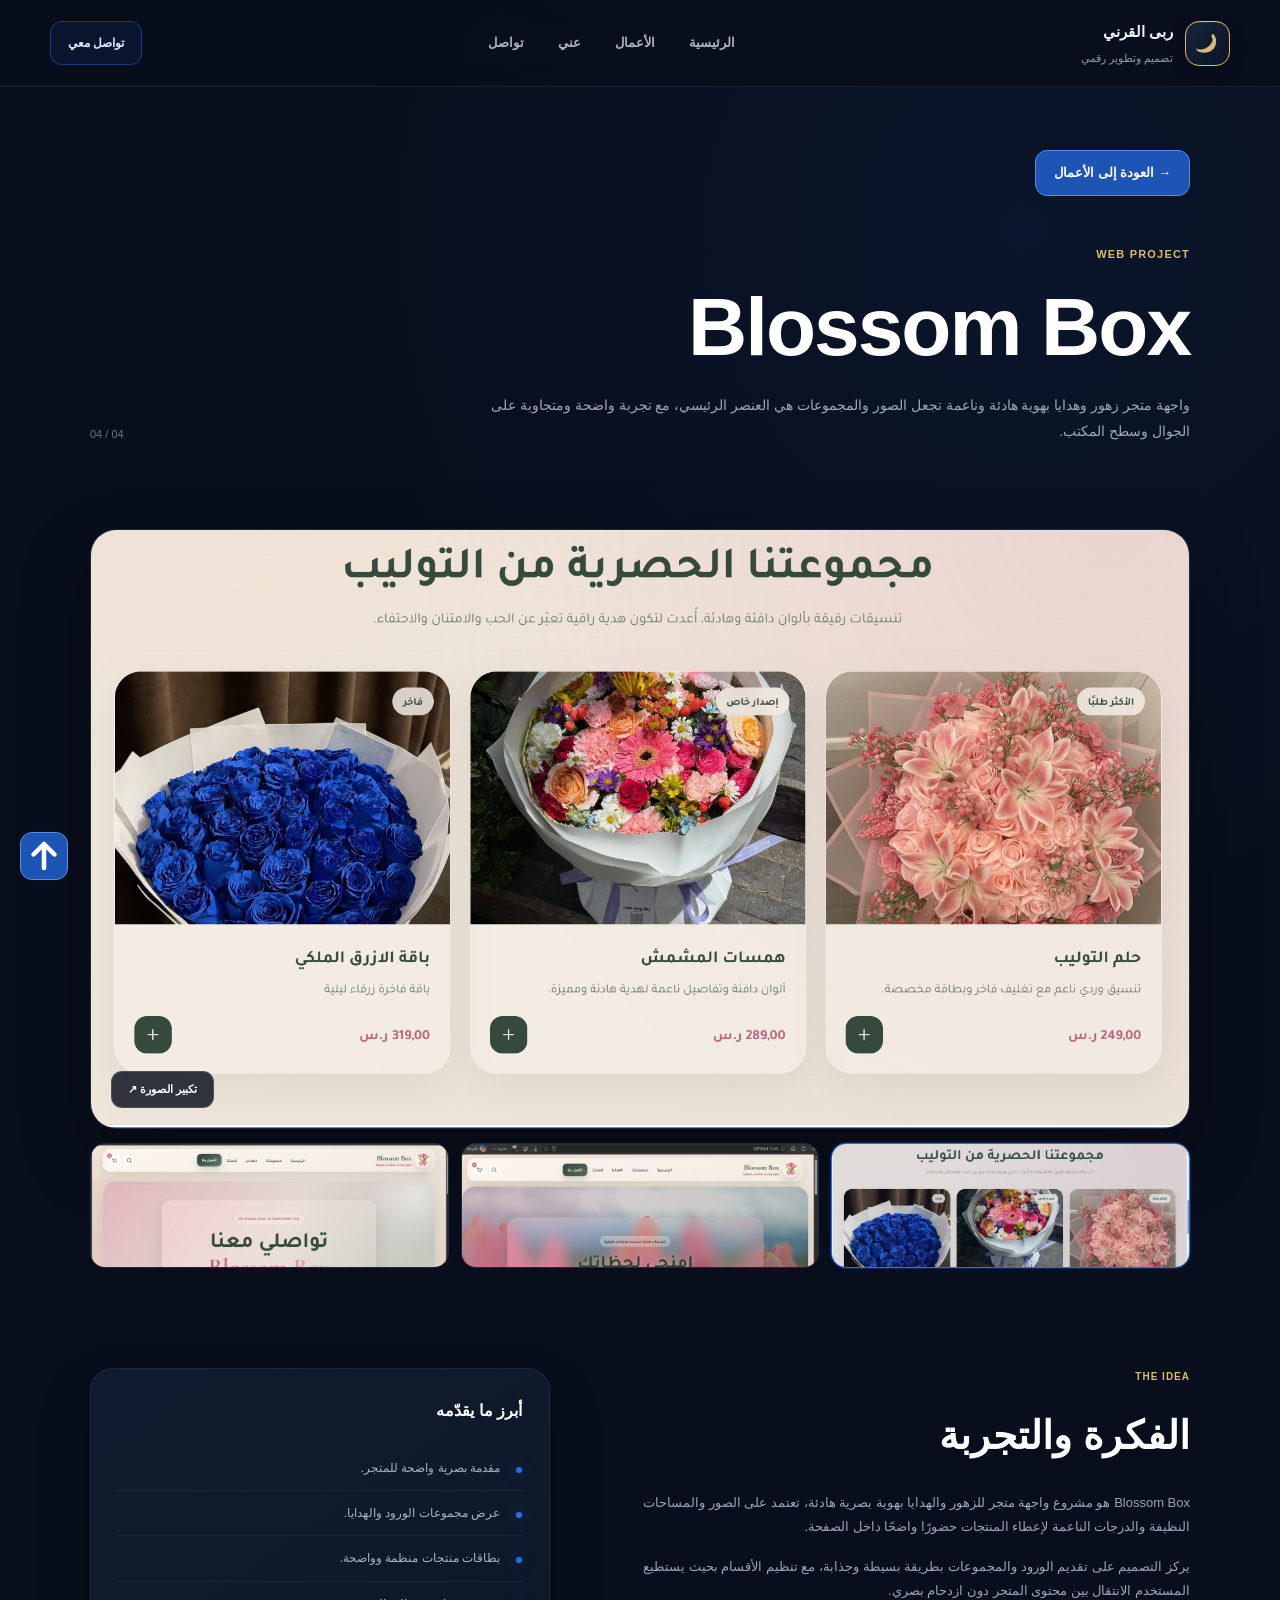
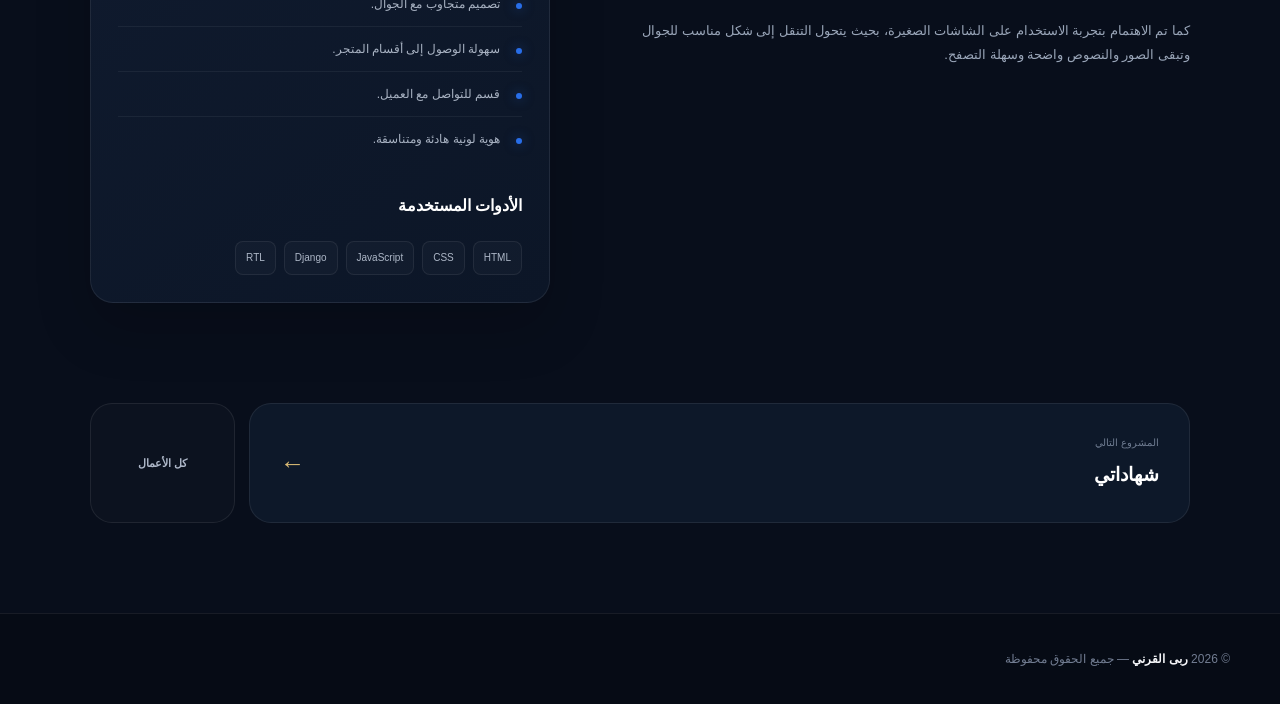
==== blossom-box.html @ 16507227 "first commit" ====
<!DOCTYPE html>
<html lang="ar" dir="rtl">

<head>
    <meta charset="UTF-8">

    <meta
        name="viewport"
        content="width=device-width, initial-scale=1.0"
    >

    <meta
        name="description"
        content="مشروع Blossom Box - واجهة متجر زهور وهدايا من تصميم وتطوير ربى القرني."
    >

    <title>Blossom Box | ربى القرني</title>

    <style>

        /* =========================
           المتغيرات
        ========================= */

        :root {
            --bg: #080E1B;
            --surface: #101B2F;
            --surface2: #0D1829;

            --blue: #286EE8;
            --gold: #D9BA75;

            --white: #F4F5F8;
            --muted: #929DB1;

            --border: rgba(255, 255, 255, 0.08);

            --container: 1100px;
        }


        /* =========================
           إعدادات عامة
        ========================= */

        * {
            box-sizing: border-box;
        }

        html {
            scroll-behavior: smooth;
        }

        body {
            margin: 0;

            background:
                radial-gradient(
                    circle at 80% 10%,
                    rgba(40, 110, 232, 0.08),
                    transparent 32%
                ),
                var(--bg);

            color: var(--white);

            font-family:
                Tahoma,
                Arial,
                sans-serif;

            line-height: 1.85;

            overflow-x: hidden;
        }

        img {
            max-width: 100%;
        }

        button,
        a {
            font-family:
                Tahoma,
                Arial,
                sans-serif;
        }

        button {
            -webkit-tap-highlight-color: transparent;
        }

        .container {
            width:
                min(
                    var(--container),
                    calc(100% - 40px)
                );

            margin: auto;
        }


        /* =========================
           Hero
        ========================= */

        .project-hero {
            padding: 150px 0 55px;
        }

        .back-link {
            display: inline-flex;
            align-items: center;
            gap: 8px;

            margin-bottom: 48px;

            color: #ffffff;

            font-size: 13px;

            text-decoration: none;

            transition:
                color 0.25s ease,
                transform 0.25s ease;
        
    justify-content: center;
    min-height: 44px;
    padding: 10px 18px;
    border: 1px solid #568bea;
    border-radius: 12px;
    background: #1d55b5;
    font-weight: 700;
}

.back-link:focus-visible {
    outline: 3px solid #e0bd70;
    outline-offset: 4px;
}



        .back-link:hover {
            color: white;
            transform: translateX(4px);
        }

        .project-top {
            display: grid;

            grid-template-columns:
                1fr auto;

            gap: 40px;

            align-items: end;
        }

        .project-kicker {
            margin-bottom: 16px;

            color: var(--gold);

            font-size: 11px;
            font-weight: 700;

            letter-spacing: 1.2px;
        }

        .project-title {
            max-width: 800px;

            margin: 0 0 18px;

            font-size:
                clamp(
                    42px,
                    8vw,
                    82px
                );

            line-height: 1.15;

            letter-spacing: -2px;

            color: white;
        }

        .project-summary {
            max-width: 730px;

            margin: 0;

            color: #9BA7BA;

            font-size: 14px;
        }

        .project-counter {
            min-width: 100px;

            text-align: left;

            color: #69768C;

            font-size: 11px;
        }


        /* =========================
           معرض الصور
        ========================= */

        .gallery-section {
            padding: 30px 0 80px;
        }

        .gallery-main {
            position: relative;

            overflow: hidden;

            height: 600px;

            border:
                1px solid var(--border);

            border-radius: 26px;

            background: #0C1525;

            box-shadow:
                0 30px 70px
                rgba(0, 0, 0, 0.28);
        }

        .gallery-main img {
            display: block;

            width: 100%;
            height: 100%;

            object-fit: cover;
            object-position: top center;

            cursor: zoom-in;

            transition:
                opacity 0.25s ease,
                transform 0.45s ease;
        }

        .gallery-main:hover img {
            transform: scale(1.01);
        }

        .zoom-button {
            position: absolute;

            left: 20px;
            bottom: 20px;

            padding: 11px 16px;

            border:
                1px solid
                rgba(255, 255, 255, 0.14);

            border-radius: 11px;

            background:
                rgba(8, 14, 27, 0.82);

            backdrop-filter: blur(12px);
            -webkit-backdrop-filter: blur(12px);

            color: white;

            font-size: 11px;
            font-weight: 700;

            cursor: pointer;

            transition:
                background 0.25s ease,
                transform 0.25s ease;
        }

        .zoom-button:hover {
            background: var(--blue);
            transform: translateY(-2px);
        }


        /* الصور المصغرة */

        .gallery-thumbnails {
            margin-top: 14px;

            display: grid;

            grid-template-columns:
                repeat(3, 1fr);

            gap: 12px;
        }

        .thumbnail {
            position: relative;

            height: 125px;

            padding: 0;

            overflow: hidden;

            border:
                1px solid var(--border);

            border-radius: 15px;

            background: #0D1728;

            cursor: pointer;

            transition:
                transform 0.25s ease,
                border-color 0.25s ease,
                box-shadow 0.25s ease;
        }

        .thumbnail:hover {
            transform: translateY(-3px);

            border-color:
                rgba(40, 110, 232, 0.45);
        }

        .thumbnail.active {
            border-color: var(--blue);

            box-shadow:
                0 0 0 1px
                rgba(40, 110, 232, 0.25);
        }

        .thumbnail img {
            display: block;

            width: 100%;
            height: 100%;

            object-fit: cover;
            object-position: top center;
        }

        .thumbnail::after {
            content: "";

            position: absolute;
            inset: 0;

            background:
                rgba(40, 110, 232, 0);

            transition:
                background 0.25s ease;
        }

        .thumbnail.active::after {
            background:
                rgba(40, 110, 232, 0.07);
        }

        .gallery-note {
            margin-top: 15px;

            color: #788499;

            font-size: 10px;
        }


        /* =========================
           معلومات المشروع
        ========================= */

        .project-info {
            padding: 20px 0 100px;
        }

        .info-grid {
            display: grid;

            grid-template-columns:
                1fr 0.8fr;

            gap: 65px;

            align-items: start;
        }

        .info-label {
            margin-bottom: 13px;

            color: var(--gold);

            font-size: 10px;
            font-weight: 700;

            letter-spacing: 1px;
        }

        .info-title {
            margin: 0 0 19px;

            color: white;

            font-size:
                clamp(
                    26px,
                    4vw,
                    39px
                );
        }

        .project-story p {
            margin: 0 0 16px;

            color: #99A5B8;

            font-size: 13px;
        }


        /* =========================
           لوحة المميزات
        ========================= */

        .side-panel {
            padding: 27px;

            border:
                1px solid var(--border);

            border-radius: 23px;

            background:
                linear-gradient(
                    145deg,
                    #101B2F,
                    #0C1627
                );

            box-shadow:
                0 25px 55px
                rgba(0, 0, 0, 0.18);
        }

        .side-panel h3 {
            margin: 0 0 20px;

            color: white;

            font-size: 16px;
        }

        .feature-list {
            padding: 0;

            margin: 0 0 30px;

            list-style: none;
        }

        .feature-list li {
            position: relative;

            padding: 11px 22px 11px 0;

            border-bottom:
                1px solid
                rgba(255, 255, 255, 0.055);

            color: #A8B2C2;

            font-size: 12px;
        }

        .feature-list li:last-child {
            border-bottom: none;
        }

        .feature-list li::before {
            content: "";

            position: absolute;

            right: 0;
            top: 21px;

            width: 6px;
            height: 6px;

            border-radius: 50%;

            background: var(--blue);

            box-shadow:
                0 0 12px
                rgba(40, 110, 232, 0.55);
        }


        /* =========================
           الأدوات
        ========================= */

        .tools {
            display: flex;
            flex-wrap: wrap;

            gap: 8px;
        }

        .tools span {
            padding: 7px 10px;

            border:
                1px solid
                rgba(255, 255, 255, 0.07);

            border-radius: 8px;

            background:
                rgba(255, 255, 255, 0.025);

            color: #ADB7C7;

            font-size: 10px;
        }


        /* =========================
           المشروع التالي
        ========================= */

        .next-section {
            padding-bottom: 90px;
        }

        .projects-navigation {
            display: grid;

            grid-template-columns:
                1fr auto;

            gap: 14px;
        }

        .next-project {
            padding: 30px;

            display: flex;

            align-items: center;
            justify-content: space-between;

            gap: 25px;

            border:
                1px solid var(--border);

            border-radius: 22px;

            background: #0D1829;

            text-decoration: none;

            transition:
                transform 0.3s ease,
                border-color 0.3s ease,
                background 0.3s ease;
        }

        .next-project:hover {
            transform: translateY(-5px);

            border-color:
                rgba(40, 110, 232, 0.30);

            background: #101D31;
        }

        .next-label {
            color: #6F7C91;

            font-size: 10px;
        }

        .next-name {
            margin-top: 4px;

            color: white;

            font-size: 19px;
            font-weight: 700;
        }

        .next-arrow {
            color: var(--gold);

            font-size: 25px;
        }

        .all-projects-link {
            min-width: 145px;

            padding: 20px;

            display: flex;

            align-items: center;
            justify-content: center;

            border:
                1px solid var(--border);

            border-radius: 22px;

            background:
                rgba(255, 255, 255, 0.02);

            color: #AEB7C8;

            font-size: 11px;
            font-weight: 700;

            text-decoration: none;

            transition:
                color 0.25s ease,
                border-color 0.25s ease,
                transform 0.25s ease;
        }

        .all-projects-link:hover {
            color: white;

            border-color:
                rgba(217, 186, 117, 0.30);

            transform: translateY(-4px);
        }


        /* =========================
           تكبير الصور Lightbox
        ========================= */

        .lightbox {
            position: fixed;

            z-index: 9999;

            inset: 0;

            display: none;

            align-items: center;
            justify-content: center;

            padding: 30px;

            background:
                rgba(1, 4, 10, 0.94);

            backdrop-filter: blur(15px);
            -webkit-backdrop-filter: blur(15px);
        }

        .lightbox.open {
            display: flex;
        }

        .lightbox img {
            max-width: 94vw;
            max-height: 88vh;

            width: auto;
            height: auto;

            object-fit: contain;

            border-radius: 15px;

            box-shadow:
                0 30px 100px
                rgba(0, 0, 0, 0.6);
        }

        .lightbox-close {
            position: absolute;

            top: 25px;
            left: 25px;

            width: 44px;
            height: 44px;

            display: grid;
            place-items: center;

            padding: 0;

            border:
                1px solid
                rgba(255, 255, 255, 0.12);

            border-radius: 50%;

            background:
                rgba(255, 255, 255, 0.07);

            color: white;

            font-size: 23px;

            cursor: pointer;

            transition:
                background 0.25s ease,
                transform 0.25s ease;
        }

        .lightbox-close:hover {
            background:
                rgba(255, 255, 255, 0.14);

            transform: rotate(5deg);
        }


        /* =========================
           Responsive
        ========================= */

        @media (max-width: 800px) {

            .project-top,
            .info-grid {
                grid-template-columns: 1fr;
            }

            .project-counter {
                text-align: right;
            }

            .gallery-main {
                height: 430px;
            }

            .projects-navigation {
                grid-template-columns: 1fr;
            }

            .all-projects-link {
                min-height: 70px;
            }
        }


        @media (max-width: 550px) {

            .container {
                width:
                    min(
                        calc(100% - 28px),
                        var(--container)
                    );
            }

            .project-hero {
                padding: 130px 0 40px;
            }

            .back-link {
                margin-bottom: 33px;
            }

            .project-title {
                font-size: 43px;

                letter-spacing: -1px;
            }

            .project-summary {
                font-size: 12px;
            }

            .gallery-section {
                padding-bottom: 60px;
            }

            .gallery-main {
                height: 300px;

                border-radius: 18px;
            }

            .zoom-button {
                left: 12px;
                bottom: 12px;

                padding: 9px 12px;

                font-size: 10px;
            }

            .gallery-thumbnails {
                gap: 7px;
            }

            .thumbnail {
                height: 82px;

                border-radius: 11px;
            }

            .project-info {
                padding-bottom: 70px;
            }

            .info-grid {
                gap: 40px;
            }

            .side-panel {
                padding: 22px;
            }

            .next-project {
                padding: 22px;
            }
        }

    </style>
</head>


<body>

    <!-- =========================
         الشريط العلوي
    ========================== -->

    <div id="siteHeader"></div>


    <main>


        <!-- =========================
             مقدمة المشروع
        ========================== -->

        <section class="project-hero">

            <div class="container">

                <a
                    href="index.html#projects"
                    class="back-link"
                >
                    → العودة إلى الأعمال
                </a>


                <div class="project-top">

                    <div>

                        <div class="project-kicker">
                            WEB PROJECT
                        </div>

                        <h1 class="project-title">
                            Blossom Box
                        </h1>

                        <p class="project-summary">

                            واجهة متجر زهور وهدايا بهوية هادئة
                            وناعمة تجعل الصور والمجموعات هي
                            العنصر الرئيسي، مع تجربة واضحة
                            ومتجاوبة على الجوال وسطح المكتب.

                        </p>

                    </div>


                    <div class="project-counter">
                        04 / 04
                    </div>

                </div>

            </div>

        </section>


        <!-- =========================
             معرض الصور
        ========================== -->

        <section class="gallery-section">

            <div class="container">


                <!-- الصورة الكبيرة -->

                <div class="gallery-main">

                    <img
                        src="media/img1.png"
                        alt="الواجهة الرئيسية لمشروع Blossom Box"
                        id="mainGalleryImage"
                    >

                    <button
                        class="zoom-button"
                        id="zoomButton"
                        type="button"
                    >
                        تكبير الصورة ↗
                    </button>

                </div>


                <!-- الصور المصغرة -->

                <div class="gallery-thumbnails">


                    <button
                        class="thumbnail active"
                        type="button"
                        data-image="media/img1.png"
                        data-alt="الواجهة الرئيسية لمشروع Blossom Box"
                        aria-label="عرض الصورة الأولى"
                    >

                        <img
                            src="media/img1.png"
                            alt="الواجهة الرئيسية لمشروع Blossom Box"
                            loading="lazy"
                        >

                    </button>


                    <button
                        class="thumbnail"
                        type="button"
                        data-image="media/img.png"
                        data-alt="المجموعات والمنتجات في مشروع Blossom Box"
                        aria-label="عرض الصورة الثانية"
                    >

                        <img
                            src="media/img.png"
                            alt="المجموعات والمنتجات في مشروع Blossom Box"
                            loading="lazy"
                        >

                    </button>


                    <button
                        class="thumbnail"
                        type="button"
                        data-image="media/img2.png"
                        data-alt="تفاصيل واجهة مشروع Blossom Box"
                        aria-label="عرض الصورة الثالثة"
                    >

                        <img
                            src="media/img2.png"
                            alt="تفاصيل واجهة مشروع Blossom Box"
                            loading="lazy"
                        >

                    </button>

                </div>

            </div>

        </section>


        <!-- =========================
             معلومات المشروع
        ========================== -->

        <section class="project-info">

            <div class="container">

                <div class="info-grid">


                    <!-- القصة -->

                    <div class="project-story">

                        <div class="info-label">
                            THE IDEA
                        </div>

                        <h2 class="info-title">
                            الفكرة والتجربة
                        </h2>


                        <p>

                            Blossom Box هو مشروع واجهة متجر
                            للزهور والهدايا بهوية بصرية هادئة،
                            تعتمد على الصور والمساحات النظيفة
                            والدرجات الناعمة لإعطاء المنتجات
                            حضورًا واضحًا داخل الصفحة.

                        </p>


                        <p>

                            يركز التصميم على تقديم الورود
                            والمجموعات بطريقة بسيطة وجذابة،
                            مع تنظيم الأقسام بحيث يستطيع
                            المستخدم الانتقال بين محتوى
                            المتجر دون ازدحام بصري.

                        </p>


                        <p>

                            كما تم الاهتمام بتجربة الاستخدام
                            على الشاشات الصغيرة، بحيث يتحول
                            التنقل إلى شكل مناسب للجوال
                            وتبقى الصور والنصوص واضحة
                            وسهلة التصفح.

                        </p>

                    </div>


                    <!-- المميزات -->

                    <aside class="side-panel">

                        <h3>
                            أبرز ما يقدّمه
                        </h3>


                        <ul class="feature-list">

                            <li>
                                مقدمة بصرية واضحة للمتجر.
                            </li>

                            <li>
                                عرض مجموعات الورود والهدايا.
                            </li>

                            <li>
                                بطاقات منتجات منظمة وواضحة.
                            </li>

                            <li>
                                تصميم متجاوب مع الجوال.
                            </li>

                            <li>
                                سهولة الوصول إلى أقسام المتجر.
                            </li>

                            <li>
                                قسم للتواصل مع العميل.
                            </li>

                            <li>
                                هوية لونية هادئة ومتناسقة.
                            </li>

                        </ul>


                        <h3>
                            الأدوات المستخدمة
                        </h3>


                        <div class="tools">

                            <span>
                                HTML
                            </span>

                            <span>
                                CSS
                            </span>

                            <span>
                                JavaScript
                            </span>

                            <span>
                                Django
                            </span>

                            <span>
                                RTL
                            </span>

                        </div>

                    </aside>

                </div>

            </div>

        </section>


        <!-- =========================
             التنقل بين المشاريع
        ========================== -->

        <section class="next-section">

            <div class="container">

                <div class="projects-navigation">


                    <a
                        href="shahadati.html"
                        class="next-project"
                    >

                        <div>

                            <div class="next-label">
                                المشروع التالي
                            </div>

                            <div class="next-name">
                                شهاداتي
                            </div>

                        </div>


                        <span class="next-arrow">
                            ←
                        </span>

                    </a>


                    <a
                        href="index.html#projects"
                        class="all-projects-link"
                    >
                        كل الأعمال
                    </a>

                </div>

            </div>

        </section>


    </main>


    <!-- =========================
         التذييل
    ========================== -->

    <div id="siteFooter"></div>


    <!-- =========================
         نافذة تكبير الصور
    ========================== -->

    <div
        class="lightbox"
        id="lightbox"
        aria-hidden="true"
        role="dialog"
        aria-modal="true"
        aria-label="عرض الصورة بحجم كبير"
    >

        <button
            type="button"
            class="lightbox-close"
            id="lightboxClose"
            aria-label="إغلاق الصورة"
        >
            ×
        </button>


        <img
            src=""
            alt=""
            id="lightboxImage"
        >

    </div>


    <script>

        /* =====================================
           عناصر معرض الصور
        ====================================== */

        const mainImage =
            document.getElementById(
                "mainGalleryImage"
            );

        const thumbnailButtons =
            document.querySelectorAll(
                ".thumbnail"
            );


        /* =====================================
           تغيير الصورة الكبيرة
        ====================================== */

        thumbnailButtons.forEach(
            function (button) {

                button.addEventListener(
                    "click",
                    function () {

                        const imagePath =
                            button.dataset.image;

                        const imageAlt =
                            button.dataset.alt;


                        if (!imagePath) {
                            return;
                        }


                        /*
                            إزالة التحديد
                            من جميع الصور
                        */

                        thumbnailButtons.forEach(
                            function (item) {

                                item.classList.remove(
                                    "active"
                                );

                            }
                        );


                        /*
                            تحديد الصورة
                            التي تم الضغط عليها
                        */

                        button.classList.add(
                            "active"
                        );


                        /*
                            تغيير الصورة الكبيرة
                        */

                        mainImage.style.opacity =
                            "0";


                        setTimeout(
                            function () {

                                mainImage.src =
                                    imagePath;

                                mainImage.alt =
                                    imageAlt ||
                                    "صورة مشروع Blossom Box";

                                mainImage.style.opacity =
                                    "1";

                            },
                            120
                        );

                    }
                );

            }
        );


        /* =====================================
           Lightbox
        ====================================== */

        const lightbox =
            document.getElementById(
                "lightbox"
            );

        const lightboxImage =
            document.getElementById(
                "lightboxImage"
            );

        const lightboxClose =
            document.getElementById(
                "lightboxClose"
            );

        const zoomButton =
            document.getElementById(
                "zoomButton"
            );


        function openLightbox() {

            if (
                !mainImage ||
                !mainImage.src
            ) {
                return;
            }


            lightboxImage.src =
                mainImage.src;

            lightboxImage.alt =
                mainImage.alt;


            lightbox.classList.add(
                "open"
            );


            lightbox.setAttribute(
                "aria-hidden",
                "false"
            );


            document.body.style.overflow =
                "hidden";


            lightboxClose.focus();
        }


        function closeLightbox() {

            lightbox.classList.remove(
                "open"
            );


            lightbox.setAttribute(
                "aria-hidden",
                "true"
            );


            document.body.style.overflow =
                "";
        }


        zoomButton.addEventListener(
            "click",
            openLightbox
        );


        mainImage.addEventListener(
            "click",
            openLightbox
        );


        lightboxClose.addEventListener(
            "click",
            closeLightbox
        );


        /*
            الضغط على المساحة الداكنة
            يغلق الصورة
        */

        lightbox.addEventListener(
            "click",
            function (event) {

                if (
                    event.target ===
                    lightbox
                ) {
                    closeLightbox();
                }

            }
        );


        /*
            زر Escape يغلق الصورة
        */

        document.addEventListener(
            "keydown",
            function (event) {

                if (
                    event.key === "Escape" &&
                    lightbox.classList.contains(
                        "open"
                    )
                ) {
                    closeLightbox();
                }

            }
        );


        /* =====================================
           تحميل Header و Footer
        ====================================== */

        async function loadTemplate(
            elementId,
            fileName
        ) {

            const target =
                document.getElementById(
                    elementId
                );


            if (!target) {
                return;
            }


            try {

                const response =
                    await fetch(
                        fileName
                    );


                if (!response.ok) {

                    throw new Error(
                        `تعذر تحميل ${fileName}`
                    );

                }


                const html =
                    await response.text();


                target.innerHTML =
                    html;


                /*
                    JavaScript الموجود داخل
                    header.html أو footer.html
                    لا يعمل تلقائيًا عند استخدام
                    innerHTML، لذلك نعيد تشغيله.
                */

                const scripts =
                    target.querySelectorAll(
                        "script"
                    );


                scripts.forEach(
                    function (oldScript) {

                        const newScript =
                            document.createElement(
                                "script"
                            );


                        Array.from(
                            oldScript.attributes
                        ).forEach(
                            function (attribute) {

                                newScript.setAttribute(
                                    attribute.name,
                                    attribute.value
                                );

                            }
                        );


                        newScript.textContent =
                            oldScript.textContent;


                        oldScript.replaceWith(
                            newScript
                        );

                    }
                );

            }

            catch (error) {

                console.error(
                    "خطأ في تحميل القالب:",
                    error
                );


                /*
                    رسالة بسيطة في حال تشغيل
                    الصفحة بدون خادم محلي.
                */

                target.innerHTML =
                    `
                    <div
                        style="
                            padding:15px;
                            text-align:center;
                            color:#929DB1;
                            font-family:Tahoma,Arial,sans-serif;
                        "
                    >
                        تعذر تحميل ${fileName}.
                        شغّلي الموقع باستخدام Live Server.
                    </div>
                    `;

            }

        }


        /*
            تحميل القوالب المنفصلة
        */

        loadTemplate(
            "siteHeader",
            "header.html"
        );


        loadTemplate(
            "siteFooter",
            "footer.html"
        );

    </script>

</body>
</html>
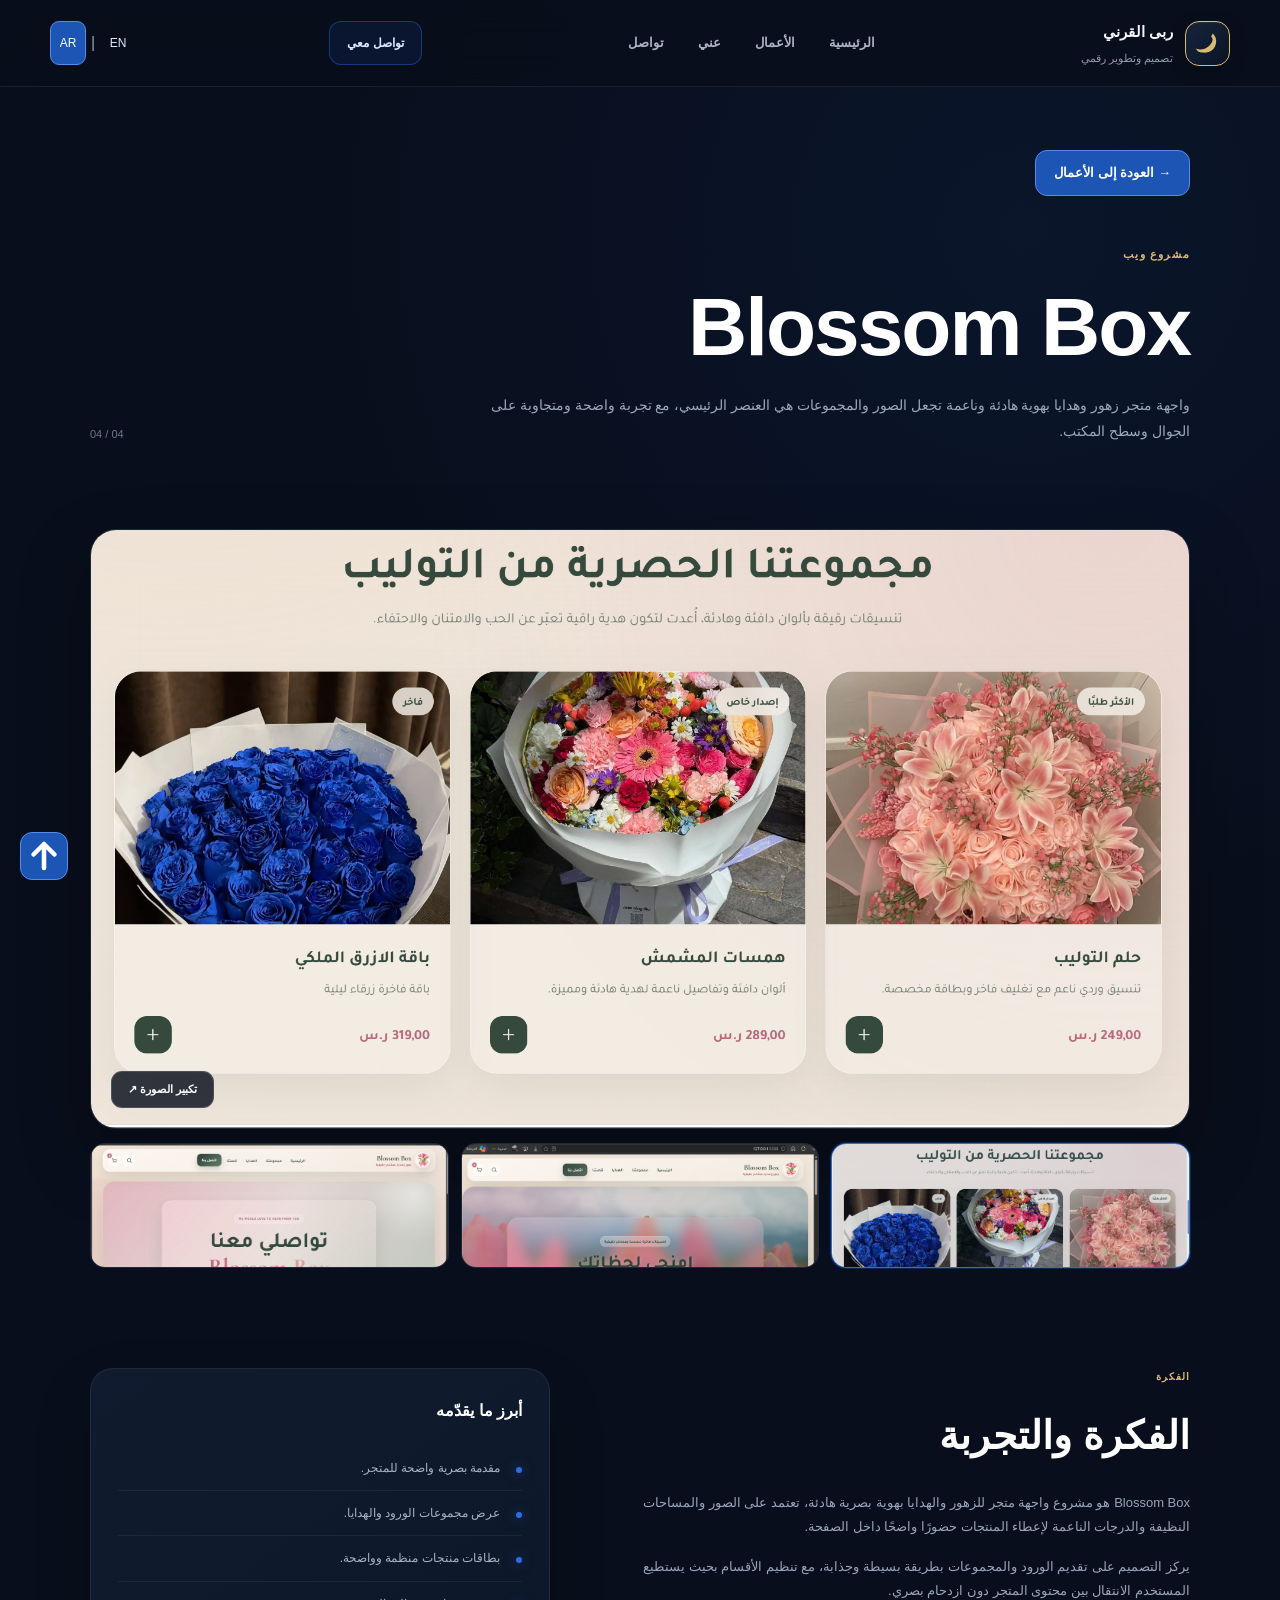
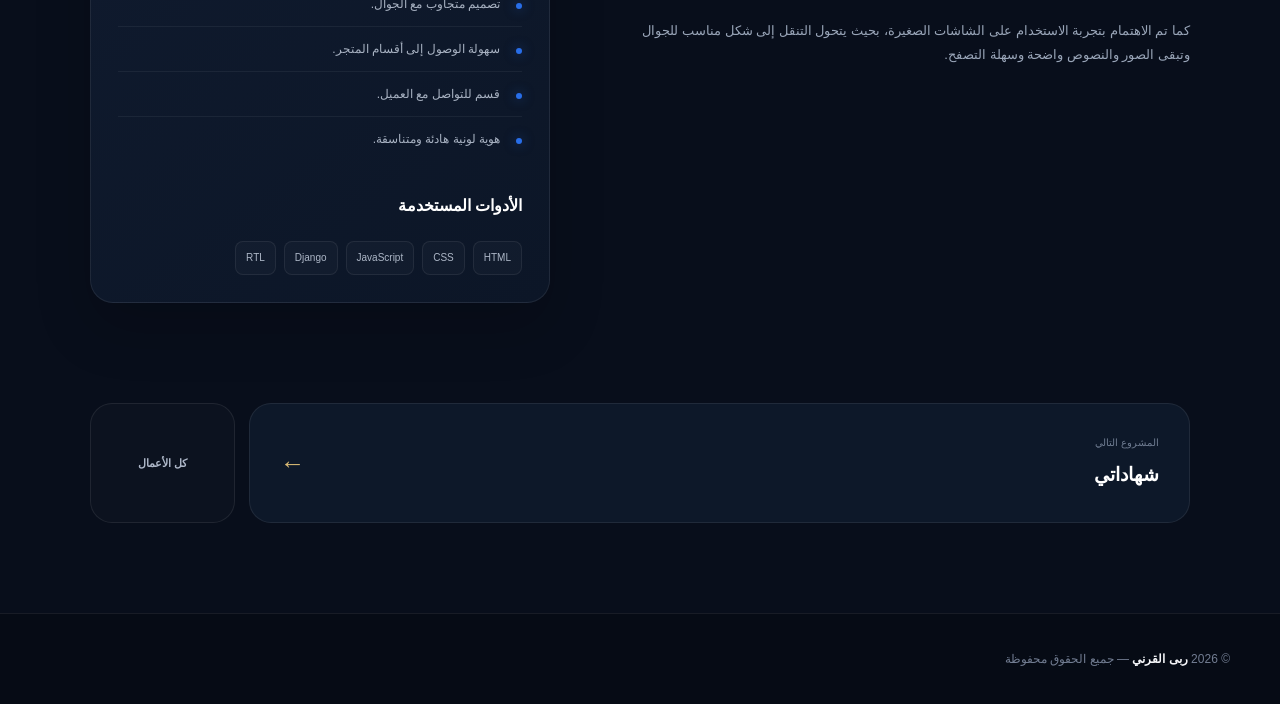
==== commit 0bc9e381: "one" ====
--- a/blossom-box.html
+++ b/blossom-box.html
@@ -2,6 +2,8 @@
 <html lang="ar" dir="rtl">
 
 <head>
+    <script src="i18n.js"></script>
+    <link rel="stylesheet" href="i18n.css">
     <meta charset="UTF-8">
 
     <meta
@@ -11,10 +13,10 @@
 
     <meta
         name="description"
-        content="مشروع Blossom Box - واجهة متجر زهور وهدايا من تصميم وتطوير ربى القرني."
+        content="مشروع Blossom Box - واجهة متجر زهور وهدايا من تصميم وتطوير ربى القرني." data-i18n-content="text97"
     >
 
-    <title>Blossom Box | ربى القرني</title>
+    <title data-i18n="text75">Blossom Box | ربى القرني</title>
 
     <style>
 
@@ -873,7 +875,7 @@
                 <a
                     href="index.html#projects"
                     class="back-link"
-                >
+                 data-i18n="text76">
                     → العودة إلى الأعمال
                 </a>
 
@@ -882,20 +884,17 @@
 
                     <div>
 
-                        <div class="project-kicker">
-                            WEB PROJECT
+                        <div class="project-kicker" data-i18n="text77">
+                            مشروع ويب
                         </div>
 
-                        <h1 class="project-title">
+                        <h1 class="project-title" data-i18n="text32">
                             Blossom Box
                         </h1>
 
-                        <p class="project-summary">
-
-                            واجهة متجر زهور وهدايا بهوية هادئة
-                            وناعمة تجعل الصور والمجموعات هي
-                            العنصر الرئيسي، مع تجربة واضحة
-                            ومتجاوبة على الجوال وسطح المكتب.
+                        <p class="project-summary" data-i18n="text78">
+
+                            واجهة متجر زهور وهدايا بهوية هادئة وناعمة تجعل الصور والمجموعات هي العنصر الرئيسي، مع تجربة واضحة ومتجاوبة على الجوال وسطح المكتب.
 
                         </p>
 
@@ -928,7 +927,7 @@
 
                     <img
                         src="media/img1.png"
-                        alt="الواجهة الرئيسية لمشروع Blossom Box"
+                        alt="الواجهة الرئيسية لمشروع Blossom Box" data-i18n-alt="text98"
                         id="mainGalleryImage"
                     >
 
@@ -936,7 +935,7 @@
                         class="zoom-button"
                         id="zoomButton"
                         type="button"
-                    >
+                     data-i18n="text79">
                         تكبير الصورة ↗
                     </button>
 
@@ -952,13 +951,13 @@
                         class="thumbnail active"
                         type="button"
                         data-image="media/img1.png"
-                        data-alt="الواجهة الرئيسية لمشروع Blossom Box"
-                        aria-label="عرض الصورة الأولى"
+                        data-alt="الواجهة الرئيسية لمشروع Blossom Box" data-i18n-data-alt="text98"
+                        aria-label="عرض الصورة الأولى" data-i18n-aria-label="text99"
                     >
 
                         <img
                             src="media/img1.png"
-                            alt="الواجهة الرئيسية لمشروع Blossom Box"
+                            alt="الواجهة الرئيسية لمشروع Blossom Box" data-i18n-alt="text98"
                             loading="lazy"
                         >
 
@@ -969,13 +968,13 @@
                         class="thumbnail"
                         type="button"
                         data-image="media/img.png"
-                        data-alt="المجموعات والمنتجات في مشروع Blossom Box"
-                        aria-label="عرض الصورة الثانية"
+                        data-alt="المجموعات والمنتجات في مشروع Blossom Box" data-i18n-data-alt="text100"
+                        aria-label="عرض الصورة الثانية" data-i18n-aria-label="text101"
                     >
 
                         <img
                             src="media/img.png"
-                            alt="المجموعات والمنتجات في مشروع Blossom Box"
+                            alt="المجموعات والمنتجات في مشروع Blossom Box" data-i18n-alt="text100"
                             loading="lazy"
                         >
 
@@ -986,13 +985,13 @@
                         class="thumbnail"
                         type="button"
                         data-image="media/img2.png"
-                        data-alt="تفاصيل واجهة مشروع Blossom Box"
-                        aria-label="عرض الصورة الثالثة"
+                        data-alt="تفاصيل واجهة مشروع Blossom Box" data-i18n-data-alt="text102"
+                        aria-label="عرض الصورة الثالثة" data-i18n-aria-label="text103"
                     >
 
                         <img
                             src="media/img2.png"
-                            alt="تفاصيل واجهة مشروع Blossom Box"
+                            alt="تفاصيل واجهة مشروع Blossom Box" data-i18n-alt="text102"
                             loading="lazy"
                         >
 
@@ -1020,44 +1019,32 @@
 
                     <div class="project-story">
 
-                        <div class="info-label">
-                            THE IDEA
+                        <div class="info-label" data-i18n="text80">
+                            الفكرة
                         </div>
 
-                        <h2 class="info-title">
+                        <h2 class="info-title" data-i18n="text81">
                             الفكرة والتجربة
                         </h2>
 
 
-                        <p>
-
-                            Blossom Box هو مشروع واجهة متجر
-                            للزهور والهدايا بهوية بصرية هادئة،
-                            تعتمد على الصور والمساحات النظيفة
-                            والدرجات الناعمة لإعطاء المنتجات
-                            حضورًا واضحًا داخل الصفحة.
+                        <p data-i18n="text82">
+
+                            Blossom Box هو مشروع واجهة متجر للزهور والهدايا بهوية بصرية هادئة، تعتمد على الصور والمساحات النظيفة والدرجات الناعمة لإعطاء المنتجات حضورًا واضحًا داخل الصفحة.
 
                         </p>
 
 
-                        <p>
-
-                            يركز التصميم على تقديم الورود
-                            والمجموعات بطريقة بسيطة وجذابة،
-                            مع تنظيم الأقسام بحيث يستطيع
-                            المستخدم الانتقال بين محتوى
-                            المتجر دون ازدحام بصري.
+                        <p data-i18n="text83">
+
+                            يركز التصميم على تقديم الورود والمجموعات بطريقة بسيطة وجذابة، مع تنظيم الأقسام بحيث يستطيع المستخدم الانتقال بين محتوى المتجر دون ازدحام بصري.
 
                         </p>
 
 
-                        <p>
-
-                            كما تم الاهتمام بتجربة الاستخدام
-                            على الشاشات الصغيرة، بحيث يتحول
-                            التنقل إلى شكل مناسب للجوال
-                            وتبقى الصور والنصوص واضحة
-                            وسهلة التصفح.
+                        <p data-i18n="text84">
+
+                            كما تم الاهتمام بتجربة الاستخدام على الشاشات الصغيرة، بحيث يتحول التنقل إلى شكل مناسب للجوال وتبقى الصور والنصوص واضحة وسهلة التصفح.
 
                         </p>
 
@@ -1068,68 +1055,68 @@
 
                     <aside class="side-panel">
 
-                        <h3>
+                        <h3 data-i18n="text85">
                             أبرز ما يقدّمه
                         </h3>
 
 
                         <ul class="feature-list">
 
-                            <li>
+                            <li data-i18n="text86">
                                 مقدمة بصرية واضحة للمتجر.
                             </li>
 
-                            <li>
+                            <li data-i18n="text87">
                                 عرض مجموعات الورود والهدايا.
                             </li>
 
-                            <li>
+                            <li data-i18n="text88">
                                 بطاقات منتجات منظمة وواضحة.
                             </li>
 
-                            <li>
+                            <li data-i18n="text89">
                                 تصميم متجاوب مع الجوال.
                             </li>
 
-                            <li>
+                            <li data-i18n="text90">
                                 سهولة الوصول إلى أقسام المتجر.
                             </li>
 
-                            <li>
+                            <li data-i18n="text91">
                                 قسم للتواصل مع العميل.
                             </li>
 
-                            <li>
+                            <li data-i18n="text92">
                                 هوية لونية هادئة ومتناسقة.
                             </li>
 
                         </ul>
 
 
-                        <h3>
+                        <h3 data-i18n="text93">
                             الأدوات المستخدمة
                         </h3>
 
 
                         <div class="tools">
 
-                            <span>
+                            <span data-i18n="text43">
                                 HTML
                             </span>
 
-                            <span>
+                            <span data-i18n="text44">
                                 CSS
                             </span>
 
-                            <span>
+                            <span data-i18n="text45">
                                 JavaScript
                             </span>
 
-                            <span>
+                            <span data-i18n="text47">
                                 Django
                             </span>
 
-                            <span>
+                            <span data-i18n="text94">
                                 RTL
                             </span>
 
@@ -1162,11 +1149,11 @@
 
                         <div>
 
-                            <div class="next-label">
+                            <div class="next-label" data-i18n="text95">
                                 المشروع التالي
                             </div>
 
-                            <div class="next-name">
+                            <div class="next-name" data-i18n="text19">
                                 شهاداتي
                             </div>
 
@@ -1183,7 +1170,7 @@
                     <a
                         href="index.html#projects"
                         class="all-projects-link"
-                    >
+                     data-i18n="text96">
                         كل الأعمال
                     </a>
 
@@ -1214,14 +1201,14 @@
         aria-hidden="true"
         role="dialog"
         aria-modal="true"
-        aria-label="عرض الصورة بحجم كبير"
+        aria-label="عرض الصورة بحجم كبير" data-i18n-aria-label="text104"
     >
 
         <button
             type="button"
             class="lightbox-close"
             id="lightboxClose"
-            aria-label="إغلاق الصورة"
+            aria-label="إغلاق الصورة" data-i18n-aria-label="text105"
         >
             ×
         </button>
@@ -1589,8 +1576,7 @@
                             font-family:Tahoma,Arial,sans-serif;
                         "
                     >
-                        تعذر تحميل ${fileName}.
-                        شغّلي الموقع باستخدام Live Server.
+                        <span data-i18n="loadError">تعذر تحميل</span> ${fileName}. <span data-i18n="serverHint">شغّلي الموقع باستخدام Live Server.</span>
                     </div>
                     `;
 
--- a/i18n.css
+++ b/i18n.css
@@ -0,0 +1,57 @@
+/* Language controls inherit the existing header palette. */
+.language-switch {
+    display: inline-flex;
+    align-items: center;
+    gap: 5px;
+    flex-shrink: 0;
+    color: #96a3b8;
+}
+.language-switch button {
+    min-width: 36px;
+    min-height: 44px;
+    padding: 4px;
+    border: 1px solid transparent;
+    border-radius: 9px;
+    background: transparent;
+    color: #dce9ff;
+    font: inherit;
+    font-size: 12px;
+    cursor: pointer;
+}
+.language-switch button[aria-pressed="true"] {
+    border-color: #568bea;
+    background: #1d55b5;
+    color: white;
+}
+.language-switch button:focus-visible {
+    outline: 2px solid #d9ba75;
+    outline-offset: 2px;
+}
+html[dir="ltr"] .feature-list li { padding: 11px 0 11px 22px; }
+html[dir="ltr"] .feature-list li::before { right: auto; left: 0; }
+html[dir="ltr"] .project-type { right: auto; left: 16px; }
+html[dir="ltr"] .project-counter { text-align: right; }
+html[dir="ltr"] .next-arrow,
+html[dir="ltr"] .project-link > span:not([data-i18n]),
+html[dir="ltr"] .hero-actions a > span:not([data-i18n]) {
+    display: inline-block;
+    transform: scaleX(-1);
+}
+html[dir="ltr"] .hero h1 { letter-spacing: -1px; }
+.hero-content, .project-content, .contact-content, .brand-text { min-width: 0; }
+html[dir="ltr"] .project-title { overflow-wrap: anywhere; }
+@media (max-width: 1000px) and (min-width: 851px) {
+    .site-header .header-container { gap: 12px; }
+    html[dir="ltr"] .header-contact { padding-inline: 12px; }
+}
+@media (max-width: 850px) {
+    .site-header .header-container { gap: 10px; }
+    .language-switch { margin-inline-start: auto; }
+    html[dir="ltr"] .project-counter { text-align: left; }
+}
+@media (max-width: 470px) {
+    .site-header .header-brand { gap: 7px; }
+    .language-switch { gap: 2px; }
+    .language-switch button { min-width: 30px; }
+    html[dir="ltr"] .brand-name { font-size: 13px; }
+}
